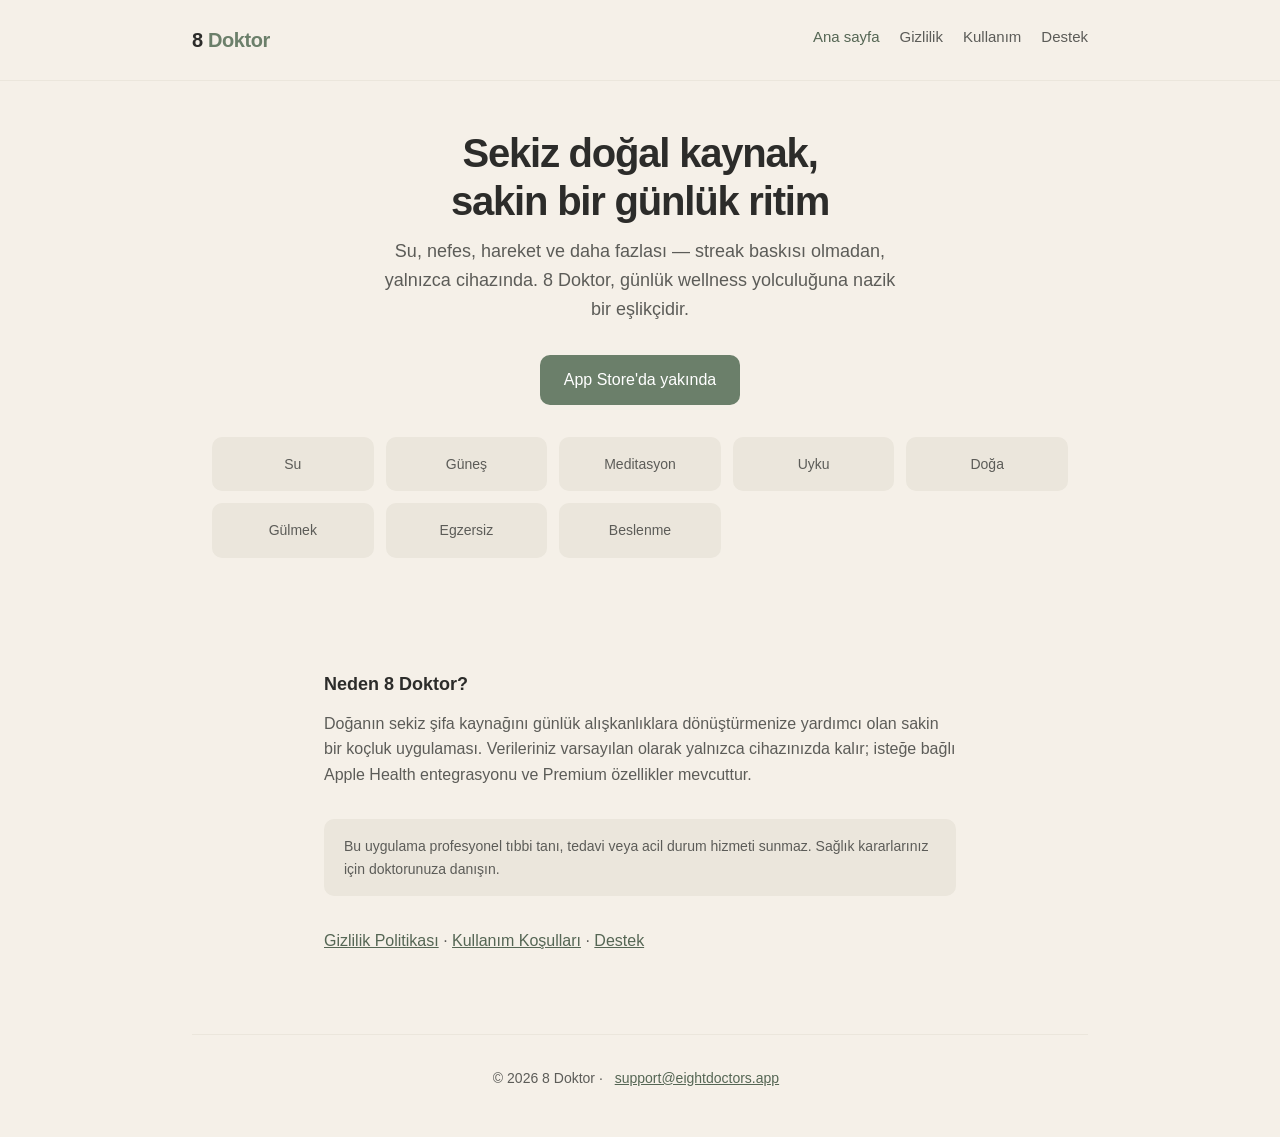
==== index.html @ 90923e3a "Add marketing and legal pages for GitHub Pages. Publish landing, privacy, terms, and support HTML wi" ====
<!DOCTYPE html>
<html lang="tr">
<head>
  <meta charset="utf-8">
  <meta name="viewport" content="width=device-width, initial-scale=1">
  <meta name="description" content="8 Doktor — Sekiz doğal şifa kaynağıyla nazik günlük wellness koçluğu. Streak baskısı yok, kendi hızında.">
  <title>8 Doktor — Sakin Günlük Koçluk</title>
  <link rel="stylesheet" href="css/site.css">
</head>
<body>
  <header class="site-header">
    <div class="site-header-inner">
      <a class="logo" href="index.html">8 <span>Doktor</span></a>
      <nav aria-label="Site">
        <ul>
          <li><a href="index.html" aria-current="page">Ana sayfa</a></li>
          <li><a href="privacy.html">Gizlilik</a></li>
          <li><a href="terms.html">Kullanım</a></li>
          <li><a href="support.html">Destek</a></li>
        </ul>
      </nav>
    </div>
  </header>

  <section class="hero">
    <h1>Sekiz doğal kaynak,<br>sakin bir günlük ritim</h1>
    <p class="lead">
      Su, nefes, hareket ve daha fazlası — streak baskısı olmadan, yalnızca cihazında.
      8 Doktor, günlük wellness yolculuğuna nazik bir eşlikçidir.
    </p>
    <a class="cta" href="https://apps.apple.com/app/id0000000000" rel="noopener">App Store'da yakında</a>
  </section>

  <div class="pillars" aria-label="Sekiz doktor">
    <div class="pillar">Su</div>
    <div class="pillar">Güneş</div>
    <div class="pillar">Meditasyon</div>
    <div class="pillar">Uyku</div>
    <div class="pillar">Doğa</div>
    <div class="pillar">Gülmek</div>
    <div class="pillar">Egzersiz</div>
    <div class="pillar">Beslenme</div>
  </div>

  <main>
    <h2>Neden 8 Doktor?</h2>
    <p>
      Doğanın sekiz şifa kaynağını günlük alışkanlıklara dönüştürmenize yardımcı olan sakin bir koçluk uygulaması.
      Verileriniz varsayılan olarak yalnızca cihazınızda kalır; isteğe bağlı Apple Health entegrasyonu ve Premium özellikler mevcuttur.
    </p>

    <div class="disclaimer">
      Bu uygulama profesyonel tıbbi tanı, tedavi veya acil durum hizmeti sunmaz.
      Sağlık kararlarınız için doktorunuza danışın.
    </div>

    <p>
      <a href="privacy.html">Gizlilik Politikası</a> ·
      <a href="terms.html">Kullanım Koşulları</a> ·
      <a href="support.html">Destek</a>
    </p>
  </main>

  <footer class="site-footer">
    <p>© 2026 8 Doktor · <a href="mailto:support@eightdoctors.app">support@eightdoctors.app</a></p>
  </footer>
</body>
</html>
---- css/site.css ----
:root {
  --bg: #f5f0e8;
  --surface: #ebe6dc;
  --text: #2c2c2a;
  --text-secondary: #5c5c58;
  --accent: #6b7f6a;
  --accent-dark: #556654;
  --max-width: 42rem;
  --radius: 10px;
}

*,
*::before,
*::after {
  box-sizing: border-box;
}

html {
  font-size: 100%;
  -webkit-text-size-adjust: 100%;
}

body {
  margin: 0;
  font-family: -apple-system, BlinkMacSystemFont, "Segoe UI", Roboto, "Helvetica Neue", Arial, sans-serif;
  line-height: 1.6;
  color: var(--text);
  background: var(--bg);
}

a {
  color: var(--accent-dark);
}

a:hover {
  color: var(--accent);
}

.site-header {
  padding: 1.5rem 1.25rem;
  border-bottom: 1px solid var(--surface);
  background: var(--bg);
}

.site-header-inner {
  max-width: 56rem;
  margin: 0 auto;
  display: flex;
  flex-wrap: wrap;
  align-items: center;
  justify-content: space-between;
  gap: 1rem;
}

.logo {
  font-size: 1.25rem;
  font-weight: 600;
  color: var(--text);
  text-decoration: none;
  letter-spacing: -0.02em;
}

.logo span {
  color: var(--accent);
}

nav ul {
  list-style: none;
  margin: 0;
  padding: 0;
  display: flex;
  flex-wrap: wrap;
  gap: 0.5rem 1.25rem;
}

nav a {
  text-decoration: none;
  font-size: 0.9375rem;
  color: var(--text-secondary);
}

nav a[aria-current="page"] {
  color: var(--accent-dark);
  font-weight: 500;
}

main {
  max-width: var(--max-width);
  margin: 0 auto;
  padding: 2rem 1.25rem 4rem;
}

.hero {
  max-width: 56rem;
  margin: 0 auto;
  padding: 3rem 1.25rem 2rem;
  text-align: center;
}

.hero h1 {
  font-size: clamp(1.75rem, 5vw, 2.5rem);
  font-weight: 600;
  letter-spacing: -0.03em;
  margin: 0 0 0.75rem;
  line-height: 1.2;
}

.hero .lead {
  font-size: 1.125rem;
  color: var(--text-secondary);
  max-width: 32rem;
  margin: 0 auto 2rem;
}

.pillars {
  display: grid;
  grid-template-columns: repeat(auto-fill, minmax(10rem, 1fr));
  gap: 0.75rem;
  max-width: 56rem;
  margin: 0 auto 3rem;
  padding: 0 1.25rem;
}

.pillar {
  background: var(--surface);
  border-radius: var(--radius);
  padding: 1rem;
  font-size: 0.875rem;
  text-align: center;
  color: var(--text-secondary);
}

.cta {
  display: inline-block;
  background: var(--accent);
  color: #fff;
  text-decoration: none;
  padding: 0.75rem 1.5rem;
  border-radius: var(--radius);
  font-weight: 500;
  font-size: 1rem;
}

.cta:hover {
  background: var(--accent-dark);
  color: #fff;
}

h1.page-title {
  font-size: 1.75rem;
  font-weight: 600;
  letter-spacing: -0.02em;
  margin: 0 0 0.5rem;
}

.meta {
  font-size: 0.875rem;
  color: var(--text-secondary);
  margin-bottom: 2rem;
}

h2 {
  font-size: 1.125rem;
  font-weight: 600;
  margin: 2rem 0 0.75rem;
  color: var(--text);
}

h3 {
  font-size: 1rem;
  font-weight: 600;
  margin: 1.5rem 0 0.5rem;
}

p,
ul {
  margin: 0 0 1rem;
  color: var(--text-secondary);
}

ul {
  padding-left: 1.25rem;
}

li {
  margin-bottom: 0.35rem;
}

.disclaimer {
  background: var(--surface);
  border-radius: var(--radius);
  padding: 1rem 1.25rem;
  font-size: 0.875rem;
  color: var(--text-secondary);
  margin: 2rem 0;
}

.lang-block {
  margin-bottom: 2.5rem;
  padding-bottom: 2.5rem;
  border-bottom: 1px solid var(--surface);
}

.lang-block:last-child {
  border-bottom: none;
  margin-bottom: 0;
  padding-bottom: 0;
}

.lang-label {
  font-size: 0.75rem;
  text-transform: uppercase;
  letter-spacing: 0.06em;
  color: var(--accent);
  font-weight: 600;
  margin-bottom: 1rem;
}

.site-footer {
  max-width: 56rem;
  margin: 0 auto;
  padding: 2rem 1.25rem;
  border-top: 1px solid var(--surface);
  font-size: 0.875rem;
  color: var(--text-secondary);
  text-align: center;
}

.site-footer a {
  margin: 0 0.5rem;
}

@media (prefers-color-scheme: dark) {
  :root {
    --bg: #1e1e1c;
    --surface: #2a2a28;
    --text: #ebe8e0;
    --text-secondary: #a8a8a4;
    --accent: #8a9d89;
    --accent-dark: #a8b9a7;
  }

  .cta {
    color: #1e1e1c;
  }

  .cta:hover {
    color: #1e1e1c;
  }
}
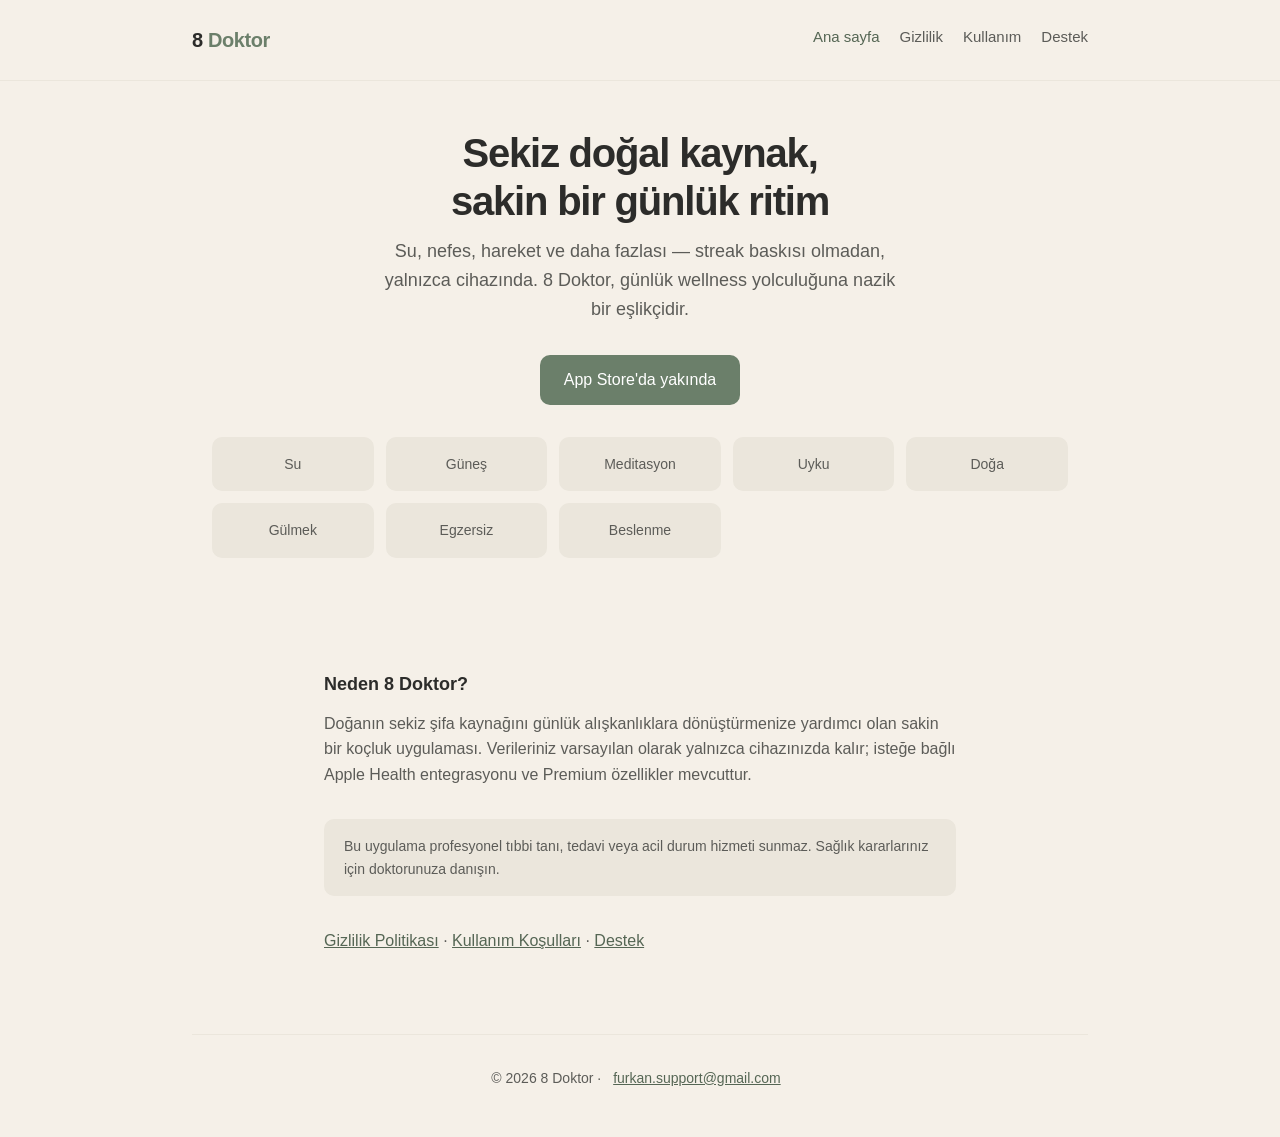
==== commit f336b3dc: "Update support email and bilingual support page for GitHub Pages. Replace support@eightdoctors.app w" ====
--- a/index.html
+++ b/index.html
@@ -62,7 +62,7 @@
   </main>
 
   <footer class="site-footer">
-    <p>© 2026 8 Doktor · <a href="mailto:support@eightdoctors.app">support@eightdoctors.app</a></p>
+    <p>© 2026 8 Doktor · <a href="mailto:furkan.support@gmail.com">furkan.support@gmail.com</a></p>
   </footer>
 </body>
 </html>
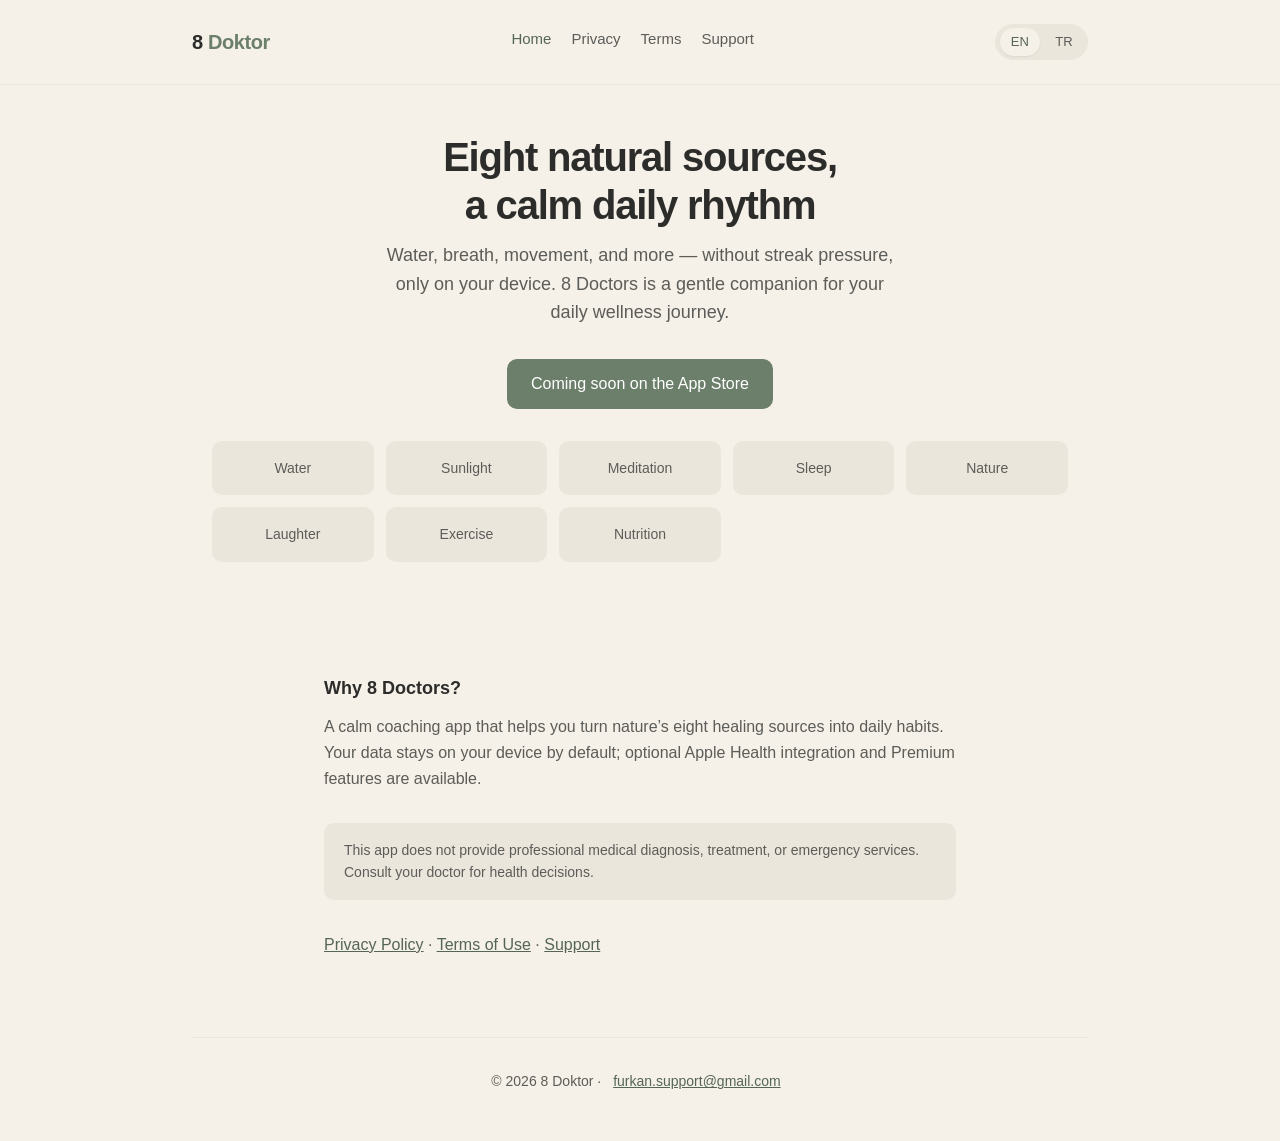
==== commit c293a45e: "Add EN/TR language switcher across all GitHub Pages. Show one language at a time via header toggle, " ====
--- a/index.html
+++ b/index.html
@@ -1,5 +1,5 @@
 <!DOCTYPE html>
-<html lang="tr">
+<html lang="en">
 <head>
   <meta charset="utf-8">
   <meta name="viewport" content="width=device-width, initial-scale=1">
@@ -7,62 +7,111 @@
   <title>8 Doktor — Sakin Günlük Koçluk</title>
   <link rel="stylesheet" href="css/site.css">
 </head>
-<body>
+<body data-page-title="title.index">
   <header class="site-header">
     <div class="site-header-inner">
       <a class="logo" href="index.html">8 <span>Doktor</span></a>
       <nav aria-label="Site">
         <ul>
-          <li><a href="index.html" aria-current="page">Ana sayfa</a></li>
-          <li><a href="privacy.html">Gizlilik</a></li>
-          <li><a href="terms.html">Kullanım</a></li>
-          <li><a href="support.html">Destek</a></li>
+          <li><a href="index.html" aria-current="page" data-i18n="nav.home">Home</a></li>
+          <li><a href="privacy.html" data-i18n="nav.privacy">Privacy</a></li>
+          <li><a href="terms.html" data-i18n="nav.terms">Terms</a></li>
+          <li><a href="support.html" data-i18n="nav.support">Support</a></li>
         </ul>
       </nav>
+      <div class="lang-switcher" role="group" aria-label="Language">
+        <button type="button" data-lang="en" aria-pressed="false">EN</button>
+        <button type="button" data-lang="tr" aria-pressed="false">TR</button>
+      </div>
     </div>
   </header>
 
-  <section class="hero">
-    <h1>Sekiz doğal kaynak,<br>sakin bir günlük ritim</h1>
-    <p class="lead">
-      Su, nefes, hareket ve daha fazlası — streak baskısı olmadan, yalnızca cihazında.
-      8 Doktor, günlük wellness yolculuğuna nazik bir eşlikçidir.
-    </p>
-    <a class="cta" href="https://apps.apple.com/app/id0000000000" rel="noopener">App Store'da yakında</a>
+  <section class="lang-block" lang="en" hidden>
+    <div class="hero">
+      <h1>Eight natural sources,<br>a calm daily rhythm</h1>
+      <p class="lead">
+        Water, breath, movement, and more — without streak pressure, only on your device.
+        8 Doctors is a gentle companion for your daily wellness journey.
+      </p>
+      <a class="cta" href="https://apps.apple.com/app/id0000000000" rel="noopener">Coming soon on the App Store</a>
+    </div>
+
+    <div class="pillars" aria-label="Eight doctors">
+      <div class="pillar">Water</div>
+      <div class="pillar">Sunlight</div>
+      <div class="pillar">Meditation</div>
+      <div class="pillar">Sleep</div>
+      <div class="pillar">Nature</div>
+      <div class="pillar">Laughter</div>
+      <div class="pillar">Exercise</div>
+      <div class="pillar">Nutrition</div>
+    </div>
+
+    <main>
+      <h2>Why 8 Doctors?</h2>
+      <p>
+        A calm coaching app that helps you turn nature’s eight healing sources into daily habits.
+        Your data stays on your device by default; optional Apple Health integration and Premium features are available.
+      </p>
+
+      <div class="disclaimer">
+        This app does not provide professional medical diagnosis, treatment, or emergency services.
+        Consult your doctor for health decisions.
+      </div>
+
+      <p>
+        <a href="privacy.html" data-i18n="footer.legal.privacy">Privacy Policy</a> ·
+        <a href="terms.html" data-i18n="footer.legal.terms">Terms of Use</a> ·
+        <a href="support.html" data-i18n="nav.support">Support</a>
+      </p>
+    </main>
   </section>
 
-  <div class="pillars" aria-label="Sekiz doktor">
-    <div class="pillar">Su</div>
-    <div class="pillar">Güneş</div>
-    <div class="pillar">Meditasyon</div>
-    <div class="pillar">Uyku</div>
-    <div class="pillar">Doğa</div>
-    <div class="pillar">Gülmek</div>
-    <div class="pillar">Egzersiz</div>
-    <div class="pillar">Beslenme</div>
-  </div>
-
-  <main>
-    <h2>Neden 8 Doktor?</h2>
-    <p>
-      Doğanın sekiz şifa kaynağını günlük alışkanlıklara dönüştürmenize yardımcı olan sakin bir koçluk uygulaması.
-      Verileriniz varsayılan olarak yalnızca cihazınızda kalır; isteğe bağlı Apple Health entegrasyonu ve Premium özellikler mevcuttur.
-    </p>
-
-    <div class="disclaimer">
-      Bu uygulama profesyonel tıbbi tanı, tedavi veya acil durum hizmeti sunmaz.
-      Sağlık kararlarınız için doktorunuza danışın.
+  <section class="lang-block" lang="tr" hidden>
+    <div class="hero">
+      <h1>Sekiz doğal kaynak,<br>sakin bir günlük ritim</h1>
+      <p class="lead">
+        Su, nefes, hareket ve daha fazlası — streak baskısı olmadan, yalnızca cihazında.
+        8 Doktor, günlük wellness yolculuğuna nazik bir eşlikçidir.
+      </p>
+      <a class="cta" href="https://apps.apple.com/app/id0000000000" rel="noopener">App Store'da yakında</a>
     </div>
 
-    <p>
-      <a href="privacy.html">Gizlilik Politikası</a> ·
-      <a href="terms.html">Kullanım Koşulları</a> ·
-      <a href="support.html">Destek</a>
-    </p>
-  </main>
+    <div class="pillars" aria-label="Sekiz doktor">
+      <div class="pillar">Su</div>
+      <div class="pillar">Güneş</div>
+      <div class="pillar">Meditasyon</div>
+      <div class="pillar">Uyku</div>
+      <div class="pillar">Doğa</div>
+      <div class="pillar">Gülmek</div>
+      <div class="pillar">Egzersiz</div>
+      <div class="pillar">Beslenme</div>
+    </div>
+
+    <main>
+      <h2>Neden 8 Doktor?</h2>
+      <p>
+        Doğanın sekiz şifa kaynağını günlük alışkanlıklara dönüştürmenize yardımcı olan sakin bir koçluk uygulaması.
+        Verileriniz varsayılan olarak yalnızca cihazınızda kalır; isteğe bağlı Apple Health entegrasyonu ve Premium özellikler mevcuttur.
+      </p>
+
+      <div class="disclaimer">
+        Bu uygulama profesyonel tıbbi tanı, tedavi veya acil durum hizmeti sunmaz.
+        Sağlık kararlarınız için doktorunuza danışın.
+      </div>
+
+      <p>
+        <a href="privacy.html" data-i18n="footer.legal.privacy">Gizlilik Politikası</a> ·
+        <a href="terms.html" data-i18n="footer.legal.terms">Kullanım Koşulları</a> ·
+        <a href="support.html" data-i18n="nav.support">Destek</a>
+      </p>
+    </main>
+  </section>
 
   <footer class="site-footer">
     <p>© 2026 8 Doktor · <a href="mailto:furkan.support@gmail.com">furkan.support@gmail.com</a></p>
   </footer>
+
+  <script src="js/lang.js"></script>
 </body>
 </html>
--- a/css/site.css
+++ b/css/site.css
@@ -196,15 +196,48 @@
 }
 
 .lang-block {
-  margin-bottom: 2.5rem;
-  padding-bottom: 2.5rem;
-  border-bottom: 1px solid var(--surface);
-}
-
-.lang-block:last-child {
-  border-bottom: none;
   margin-bottom: 0;
   padding-bottom: 0;
+  border-bottom: none;
+}
+
+.lang-block[hidden] {
+  display: none !important;
+}
+
+.lang-block.is-active {
+  display: block;
+}
+
+.lang-switcher {
+  display: inline-flex;
+  align-items: center;
+  gap: 0.25rem;
+  padding: 0.2rem;
+  border: 1px solid var(--surface);
+  border-radius: 999px;
+  background: var(--surface);
+}
+
+.lang-switcher button {
+  appearance: none;
+  border: none;
+  background: transparent;
+  color: var(--text-secondary);
+  font: inherit;
+  font-size: 0.8125rem;
+  font-weight: 500;
+  line-height: 1;
+  padding: 0.45rem 0.7rem;
+  border-radius: 999px;
+  cursor: pointer;
+}
+
+.lang-switcher button.is-active,
+.lang-switcher button[aria-pressed="true"] {
+  background: var(--bg);
+  color: var(--accent-dark);
+  box-shadow: 0 1px 2px rgba(0, 0, 0, 0.06);
 }
 
 .lang-label {
